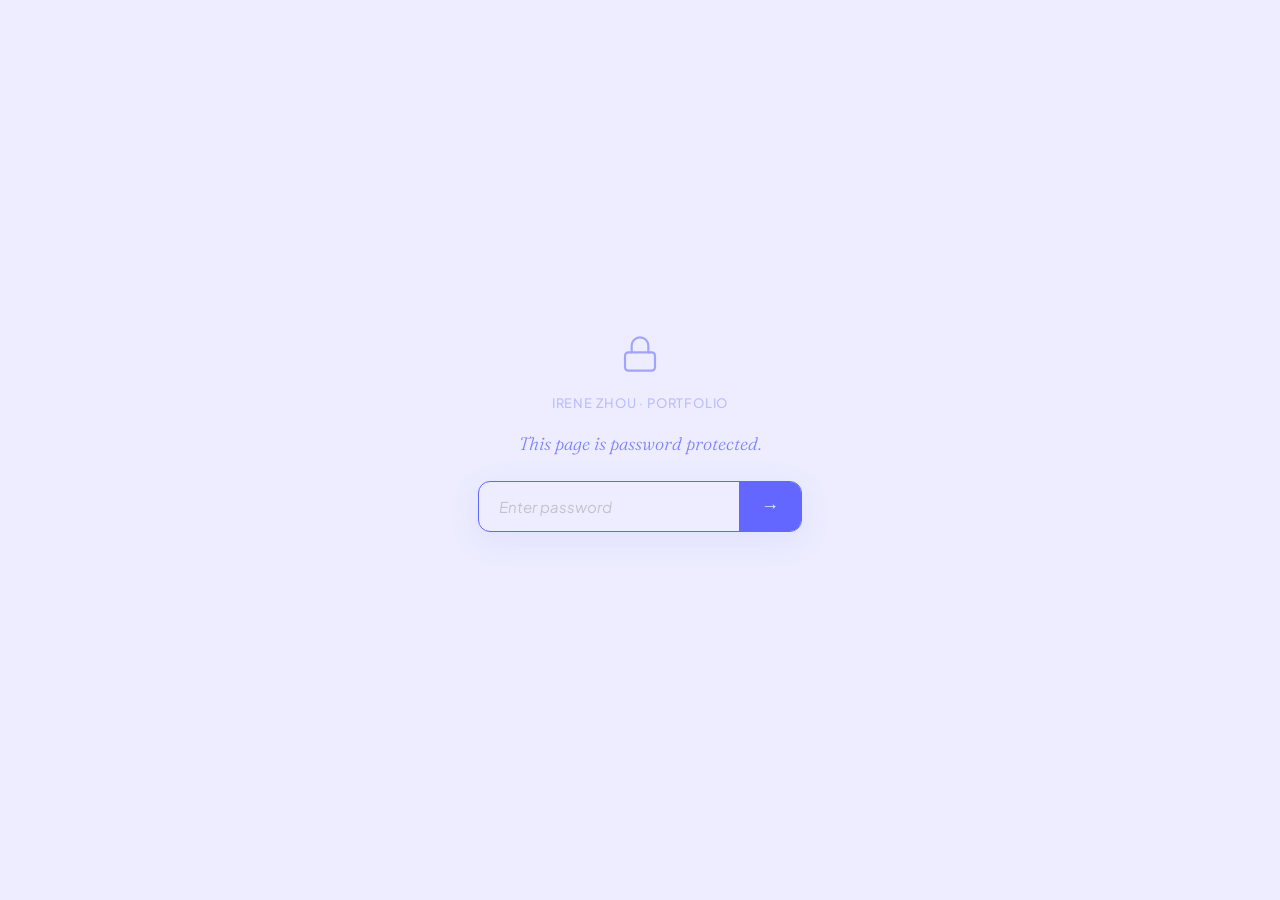
==== contact/index.html @ 3bba9626 "Updated based on Joe's suggestions" ====
<!DOCTYPE html>
<html lang="en">
<head>
    <meta charset="UTF-8">
    <meta name="viewport" content="width=device-width, initial-scale=1.0">
    <title>Contact / Irene Zhou</title>
    <meta name="description" content="Get in touch with Irene Zhou, Senior UX/UI Designer.">
    <meta property="og:type" content="website">
    <meta property="og:title" content="Contact / Irene Zhou">
    <meta property="og:description" content="Get in touch with Irene Zhou, Senior UX/UI Designer.">
    <meta name="twitter:card" content="summary">
    <meta name="twitter:title" content="Contact / Irene Zhou">
    <meta name="twitter:description" content="Get in touch with Irene Zhou, Senior UX/UI Designer.">
    <link rel="preconnect" href="https://fonts.googleapis.com">
    <link rel="preconnect" href="https://fonts.gstatic.com" crossorigin>
    <link href="https://fonts.googleapis.com/css2?family=Fraunces:ital,opsz,wght@0,9..144,400;1,9..144,200;1,9..144,300;1,9..144,400;1,9..144,500;1,9..144,600&family=Plus+Jakarta+Sans:ital,wght@0,300;0,400;0,500;0,600;0,700;1,400&family=Inter:wght@500;600&display=swap" rel="stylesheet">

    <link rel="stylesheet" href="../shared.css">
</head>
<body>

<!-- -- PASSWORD GATE ------------------------------------ -->
<div id="pw-gate">
    <div id="pw-box">
        <svg class="pw-lock-icon" viewBox="0 0 24 24" fill="none" stroke="currentColor" stroke-width="1.3" stroke-linecap="round" stroke-linejoin="round"><rect x="3" y="11" width="18" height="11" rx="2"/><path d="M7 11V7a5 5 0 0 1 10 0v4"/></svg>
        <p id="pw-name">Irene Zhou &middot; Portfolio</p>
        <p id="pw-label">This page is password protected.</p>
        <form id="pw-form" autocomplete="off">
            <input id="pw-input" type="password" placeholder="Enter password" autocomplete="current-password" autofocus>
            <button type="submit">&#x2192;</button>
        </form>
        <p id="pw-error"></p>
    </div>
</div>

<div class="scroll-progress"></div>
<div class="cursor-dot"></div>
<div class="cursor-ring"></div>

<!-- -- NAV -------------------------------------------- -->
<nav id="nav">
    <a href="../index.html" class="nav-name">Irene Zhou</a>
    <ul class="nav-links" id="navLinks">
        <li><a href="../index.html#about">About</a></li>
        <li class="has-dropdown" id="workDropdown">
            <button class="work-trigger" aria-haspopup="true" aria-expanded="false" aria-controls="workMenu">
                Work
                <svg viewBox="0 0 10 6" fill="none" xmlns="http://www.w3.org/2000/svg" aria-hidden="true">
                    <path d="M1 1l4 4 4-4" stroke="currentColor" stroke-width="1.5" stroke-linecap="round" stroke-linejoin="round"/>
                </svg>
            </button>
            <ul class="nav-dropdown" id="workMenu" role="menu">
                <li role="none"><span class="drop-label">Professional Work</span></li>
                <li role="none"><a href="../osteoarthritis-care-plan/index.html" role="menuitem" tabindex="-1"><span class="drop-num">01</span><span class="drop-title">Osteoarthritis Care Plan</span></a></li>
                <li role="none"><a href="../cuttlefish-design-library/index.html" role="menuitem" tabindex="-1"><span class="drop-num">02</span><span class="drop-title">Cuttlefish Design Library</span></a></li>
                <li role="none"><a href="../medication-recommender-cost-analysis/index.html" role="menuitem" tabindex="-1"><span class="drop-num">03</span><span class="drop-title">Medication Recommender Cost Analysis</span></a></li>
                <li class="nav-dropdown-divider" role="none"></li>
                <li role="none"><span class="drop-label">Personal Projects</span></li>
                <li role="none"><a href="../wake-county-spca/index.html" role="menuitem" tabindex="-1"><span class="drop-num">01</span><span class="drop-title">Wake County SPCA</span></a></li>
                <li class="nav-dropdown-divider" role="none"></li>
                <li role="none"><span class="drop-label">Illustrations</span></li>
                <li role="none"><a href="../illustrations/index.html" role="menuitem" tabindex="-1"><span class="drop-num">01</span><span class="drop-title">Gallery</span></a></li>
            </ul>
        </li>
        <li><a href="../contact/index.html">Contact</a></li>
    </ul>
    <div class="burger" id="burger"><span></span><span></span><span></span></div>
</nav>
<div id="page-scroll">


<!-- -- HERO ------------------------------------------- -->
<section id="hero" style="padding-bottom:16px;">
    <a href="../index.html" class="back-home reveal-left">&larr; Back to home</a>
    <div class="project-eyebrow reveal-left d1">Get In Touch</div>
    <h1 class="project-title">Contact</h1>
    <p class="project-subtitle" style="margin-bottom:0;">Let's create something great.</p>
</section>

<!-- -- CONTACT ---------------------------------------- -->
<section id="contact" style="border-top:none; padding-top:0;">
    <div class="contact-links reveal">
        <a href="mailto:irenezhou1997@gmail.com" class="contact-btn">
            <svg width="16" height="16" viewBox="0 0 24 24" fill="none" stroke="currentColor" stroke-width="1.5" stroke-linecap="round" stroke-linejoin="round">
                <rect x="2" y="4" width="20" height="16" rx="2"/>
                <path d="M2 6l10 7 10-7"/>
            </svg>
            Email
        </a>
        <a href="https://www.linkedin.com/in/irene-zhou-4294b5128/" target="_blank" rel="noopener" class="contact-btn">
            <svg width="16" height="16" viewBox="0 0 24 24" fill="currentColor">
                <path d="M19 0h-14c-2.76 0-5 2.24-5 5v14c0 2.76 2.24 5 5 5h14c2.76 0 5-2.24 5-5v-14c0-2.76-2.24-5-5-5zM8 19h-3v-9h3v9zM6.5 8.25c-.97 0-1.75-.79-1.75-1.75s.78-1.75 1.75-1.75 1.75.79 1.75 1.75-.78 1.75-1.75 1.75zM20 19h-3v-4.5c0-1.07-.02-2.45-1.49-2.45-1.5 0-1.73 1.17-1.73 2.37v4.58h-3v-9h2.88v1.23h.04c.4-.76 1.38-1.56 2.84-1.56 3.04 0 3.6 2 3.6 4.59v4.74z"/>
            </svg>
            LinkedIn
        </a>
    </div>

    <div class="footer-bar">
        <span class="footer-name">Irene Zhou</span>
        <span class="footer-copy">&copy; 2026 &middot; All Rights Reserved</span>
        <div class="socials">
            <a href="mailto:irenezhou1997@gmail.com" class="soc">irenezhou1997@gmail.com</a>
            <a href="https://www.linkedin.com/in/irene-zhou-4294b5128/" target="_blank" rel="noopener" class="soc">LinkedIn</a>
        </div>
    </div>
</section>

</div>

<script src="../case-study.js"></script>
</body>
</html>
---- shared.css ----
*, *::before, *::after {
    margin: 0;
    padding: 0;
    box-sizing: border-box;
}

:root {
    --bg:       #EDEDFF;
    --ink:      #6367ff;
    --ink-dim:  rgba(99,103,255,.55);
    --ink-faint:rgba(99,103,255,.18);
    --ink-body: #4c4fdb;
    --border:   1px solid #6367ff;
    --ff-sans:  'Plus Jakarta Sans', sans-serif;
    --ff-mono:  'Fraunces', serif;
    --ff-title: 'Inter', sans-serif;
}

html, body {
    height: 100%;
    overflow: hidden;
}

body {
    background: var(--bg);
    color: var(--ink);
    font-family: var(--ff-sans);
    font-weight: 300;
    line-height: 1.5;
}

a {
    color: inherit;
    text-decoration: none;
}

/* The page's real scroll container. It's inset below the fixed nav bar
   so its native scrollbar only ever spans the area under the nav,
   instead of the default document scrollbar which runs the full
   viewport height and visually cuts through the nav at the top. */
#page-scroll {
    position: fixed;
    top: 88px;
    right: 0;
    bottom: 0;
    left: 0;
    overflow-y: auto;
    overflow-x: hidden;
    scroll-behavior: smooth;
    scrollbar-width: thin;
    scrollbar-color: var(--ink-dim) var(--ink-faint);
}

#page-scroll::-webkit-scrollbar {
    width: 12px;
}
#page-scroll::-webkit-scrollbar-track {
    background: var(--ink-faint);
}
#page-scroll::-webkit-scrollbar-thumb {
    background: var(--ink-dim);
    border-radius: 8px;
    border: 3px solid var(--bg);
    background-clip: padding-box;
}
#page-scroll::-webkit-scrollbar-thumb:hover {
    background: var(--ink);
    background-clip: padding-box;
}

/* ── NAV ──────────────────────────────────── */
nav {
    position: fixed;
    top: 0;
    left: 0;
    right: 0;
    z-index: 100;
    display: flex;
    align-items: center;
    justify-content: space-between;
    padding: 28px clamp(96px, 13vw, 200px);
    background: rgba(237,237,255,.82);
    backdrop-filter: blur(18px);
    -webkit-backdrop-filter: blur(18px);
    box-shadow: 0 1px 0 rgba(99,103,255,.14),
                0 4px 32px rgba(99,103,255,.07);
}

nav { animation: navIn .75s cubic-bezier(.16,1,.3,1) both; }

.nav-name {
    font-family: var(--ff-sans);
    font-size: 15px;
    font-weight: 500;
    letter-spacing: .02em;
}

.nav-links {
    display: flex;
    gap: 56px;
    list-style: none;
    align-items: center;
}

.nav-links > li {
    position: relative;
}

.nav-links a {
    font-family: var(--ff-mono);
    font-style: italic;
    font-size: 15px;
    opacity: .85;
    transition: opacity .2s;
}

.nav-links a:hover {
    opacity: 1;
}

.work-trigger {
    background: none;
    border: none;
    padding: 0;
    font-family: var(--ff-mono);
    font-style: italic;
    font-size: 15px;
    color: var(--ink);
    opacity: .85;
    cursor: pointer;
    display: flex;
    align-items: center;
    gap: 5px;
    transition: opacity .2s;
}

.work-trigger:hover,
.has-dropdown.open .work-trigger {
    opacity: 1;
}

.work-trigger svg {
    width: 9px;
    height: 9px;
    transition: transform .35s cubic-bezier(.16,1,.3,1);
}

.has-dropdown.open .work-trigger svg {
    transform: rotate(180deg);
}

.has-dropdown::after {
    content: '';
    position: absolute;
    top: 100%;
    left: -16px;
    right: -16px;
    height: 20px;
}

.nav-dropdown {
    position: absolute;
    top: calc(100% + 14px);
    right: 0;
    background: var(--bg);
    border: var(--border);
    border-radius: 16px;
    padding: 6px;
    min-width: 240px;
    width: 320px;
    white-space: nowrap;
    list-style: none;
    display: flex;
    flex-direction: column;
    gap: 1px;
    opacity: 0;
    pointer-events: none;
    transform: translateY(-10px) scale(.97);
    transform-origin: top right;
    transition: opacity .3s cubic-bezier(.16,1,.3,1),
                transform .3s cubic-bezier(.16,1,.3,1);
    z-index: 200;
    box-shadow: 0 8px 32px rgba(99,103,255,.1);
}

.has-dropdown.open .nav-dropdown {
    opacity: 1;
    pointer-events: auto;
    transform: translateY(0) scale(1);
}

.nav-dropdown li a {
    display: flex;
    align-items: center;
    gap: 10px;
    font-family: var(--ff-mono);
    font-style: italic;
    font-size: 13px;
    padding: 10px 14px;
    border-radius: 6px;
    color: var(--ink);
    transition: background .18s, padding-left .25s cubic-bezier(.16,1,.3,1);
    outline: none;
}

.nav-dropdown li a:hover,
.nav-dropdown li a:focus {
    background: rgba(99,103,255,.08);
    padding-left: 20px;
}

.drop-num {
    font-size: 10px;
    opacity: .35;
    flex-shrink: 0;
}

.drop-title {
    flex: 1;
}

.nav-dropdown-divider {
    height: 1px;
    background: var(--ink-faint);
    margin: 4px 2px;
}

.drop-label {
    font-family: var(--ff-sans);
    font-style: normal;
    font-weight: 500;
    font-size: 11px;
    opacity: .55;
    letter-spacing: .08em;
    text-transform: uppercase;
    padding: 10px 14px 2px;
    display: block;
}

.drop-viewall {
    font-size: 12px !important;
    justify-content: center !important;
    opacity: .45 !important;
}

.drop-viewall:hover,
.drop-viewall:focus {
    opacity: .9 !important;
    padding-left: 14px !important;
}

.burger {
    display: none;
    flex-direction: column;
    gap: 5px;
    cursor: pointer;
}

.burger span {
    display: block;
    width: 22px;
    height: 1.5px;
    background: var(--ink);
    transition: .25s;
}

.scroll-progress {
    position: fixed;
    top: 0;
    left: 0;
    right: 0;
    height: 2px;
    background: var(--ink);
    z-index: 500;
    transform: scaleX(0);
    transform-origin: left;
}

@media (hover: hover) and (pointer: fine) {
    body {
        cursor: none;
    }
}

.cursor-dot {
    position: fixed;
    top: -40px;
    left: -40px;
    width: 8px;
    height: 8px;
    background: var(--ink);
    border-radius: 50%;
    pointer-events: none;
    z-index: 9999;
    transform: translate(-50%, -50%);
    mix-blend-mode: multiply;
}

.cursor-ring {
    position: fixed;
    top: -60px;
    left: -60px;
    width: 40px;
    height: 40px;
    border: 1.5px solid var(--ink);
    border-radius: 50%;
    pointer-events: none;
    z-index: 9998;
    transform: translate(-50%, -50%);
    opacity: .38;
    transition: width .5s cubic-bezier(.16,1,.3,1),
                height .5s cubic-bezier(.16,1,.3,1),
                opacity .3s;
}

.cursor-ring.grow {
    width: 66px;
    height: 66px;
    opacity: .6;
}

@media (hover: none) {
    .cursor-dot,
    .cursor-ring {
        display: none;
    }
}

.back-home {
    display: inline-flex;
    align-items: center;
    gap: 6px;
    font-family: var(--ff-mono);
    font-style: italic;
    font-size: 13px;
    opacity: .45;
    margin-bottom: 36px;
    transition: opacity .2s, gap .25s cubic-bezier(.16,1,.3,1);
}

.back-home:hover {
    opacity: 1;
    gap: 10px;
}

.project-eyebrow {
    display: block;
    width: fit-content;
    font-family: var(--ff-mono);
    font-style: italic;
    font-size: 12px;
    text-transform: uppercase;
    letter-spacing: .08em;
    border: var(--border);
    border-radius: 0;
    padding: 16px;
    opacity: .65;
    margin-bottom: 28px;
}

.project-title {
    font-family: var(--ff-title);
    font-size: clamp(48px, 7vw, 100px);
    font-weight: 600;
    line-height: 1.08;
    letter-spacing: -.03em;
    margin-bottom: 12px;
    max-width: 900px;
}

.project-subtitle {
    font-family: var(--ff-mono);
    font-style: italic;
    font-weight: 200;
    font-size: clamp(16px, 2vw, 24px);
    opacity: 1;
    margin-bottom: 48px;
}

.project-meta {
    display: grid;
    grid-template-columns: repeat(4, 1fr);
    gap: 1px;
    background: var(--ink-faint);
    border: var(--border);
    border-radius: 16px;
    overflow: hidden;
    max-width: 900px;
}

.meta-cell {
    background: var(--bg);
    padding: 20px 24px;
}

.meta-label {
    font-family: var(--ff-mono);
    font-style: italic;
    font-weight: 500;
    font-size: 11px;
    opacity: 1;
    letter-spacing: .08em;
    text-transform: uppercase;
    margin-bottom: 6px;
}

.meta-value {
    font-size: 15px;
    font-weight: 600;
    line-height: 1.4;
}

.section-wrap {
    padding: 80px clamp(96px, 13vw, 200px);
    border-bottom: var(--border);
}

.section-eyebrow {
    font-family: var(--ff-mono);
    font-style: italic;
    font-size: 13px;
    opacity: .5;
    letter-spacing: .1em;
    text-transform: uppercase;
    margin-bottom: 20px;
}

.section-heading {
    font-family: var(--ff-title);
    font-size: clamp(28px, 3.5vw, 56px);
    font-weight: 500;
    letter-spacing: -.02em;
    line-height: 1.1;
    margin-bottom: 32px;
}

.body-text {
    font-size: 17px;
    font-weight: 300;
    line-height: 1.75;
    color: var(--ink-body);
    max-width: 720px;
}

.body-text p + p {
    margin-top: 16px;
}

.reveal {
    opacity: 0;
    transform: translateY(36px);
    transition: opacity .9s cubic-bezier(.16,1,.3,1),
                transform .9s cubic-bezier(.16,1,.3,1);
}

.reveal.vis {
    opacity: 1;
    transform: none;
}

.reveal-left {
    opacity: 0;
    transform: translateX(-32px);
    transition: opacity .75s cubic-bezier(.16,1,.3,1),
                transform .75s cubic-bezier(.16,1,.3,1);
}

.reveal-left.vis {
    opacity: 1;
    transform: none;
}

.reveal-scale {
    opacity: 0;
    transform: scale(.9);
    transition: opacity .9s cubic-bezier(.16,1,.3,1),
                transform .9s cubic-bezier(.16,1,.3,1);
}

.reveal-scale.vis {
    opacity: 1;
    transform: scale(1);
}

.d1 { transition-delay: .08s !important; }
.d2 { transition-delay: .16s !important; }
.d3 { transition-delay: .24s !important; }

.word-wrap {
    display: block;
    overflow: hidden;
    line-height: 1.1;
}

.word-inner {
    display: block;
    opacity: 0;
    transform: translateY(108%);
    animation: wordSlide .95s cubic-bezier(.16,1,.3,1) forwards;
}

@keyframes wordSlide {
    to { transform: translateY(0); opacity: 1; }
}

@keyframes navIn {
    from {
        transform: translateY(-16px);
        opacity: 0;
    }
    to {
        transform: none;
        opacity: 1;
    }
}

.case-nav {
    padding: clamp(96px, 13vw, 200px);
    display: flex;
    justify-content: space-between;
    align-items: center;
    flex-wrap: wrap;
    gap: 20px;
}

.case-nav-btn {
    font-family: var(--ff-mono);
    font-style: italic;
    font-size: 14px;
    opacity: .6;
    border: var(--border);
    border-radius: 100px;
    padding: 10px 24px;
    transition: opacity .2s, background .2s;
    display: flex;
    align-items: center;
    gap: 8px;
}

.case-nav-btn:hover {
    opacity: 1;
    background: var(--ink);
    color: var(--bg);
}

.case-nav-center {
    font-family: var(--ff-sans);
    font-size: 13px;
    opacity: .4;
}

@media (max-width: 860px) {
    nav,
    #hero,
    .section-wrap,
    .case-nav {
        padding-left: 72px;
        padding-right: 72px;
    }
    #page-scroll {
        top: 83px;
    }
    /* animation-fill-mode:both keeps an (identity) transform active on nav
       forever, and backdrop-filter always creates a containing block —
       both trap the mobile menu's position:fixed overlay inside the
       navbar instead of letting it cover the full viewport. */
    nav {
        animation: none;
        backdrop-filter: none;
        -webkit-backdrop-filter: none;
    }

    .nav-links { display: none; }
    .nav-links.open {
        display: flex; flex-direction: column;
        position: fixed; inset: 0;
        background: var(--bg);
        align-items: flex-start; justify-content: center;
        gap: 32px; z-index: 99;
        padding: 100px 40px 48px;
        box-sizing: border-box;
        overflow-y: auto;
        text-align: left;
    }
    .nav-links.open a { font-size: 24px; }
    .burger { display: flex; z-index: 101; }
    .work-trigger { font-size: 24px; opacity: .6; }
    .nav-dropdown {
        position: static;
        opacity: 1; pointer-events: auto;
        transform: none;
        border: none; padding: 4px 0 0;
        min-width: 0; width: 100%; max-width: 320px;
        white-space: normal;
        gap: 0; box-shadow: none;
        background: transparent;
    }
    .has-dropdown.open .nav-dropdown { transform: none; }
    .nav-dropdown li a {
        font-size: 16px; padding: 6px 0; padding-left: 0 !important;
        white-space: normal; text-align: left;
    }
    .nav-dropdown-divider { display: none; }
    .drop-viewall { display: none; }
}

/* ══════════════════════════════════════════════════════
   CONTACT / FOOTER — shared across all pages
   ══════════════════════════════════════════════════════ */
#contact {
    padding: 80px clamp(96px, 13vw, 200px) 64px;
}

.contact-cta {
    font-family: var(--ff-sans);
    font-size: clamp(36px, 6vw, 88px);
    font-weight: 500;
    line-height: .95;
    letter-spacing: -.03em;
    margin-bottom: 52px;
}

.contact-links {
    display: flex; gap: 20px; flex-wrap: wrap;
}

.contact-btn {
    display: inline-flex; align-items: center; gap: 8px;
    font-family: var(--ff-mono);
    font-style: italic;
    font-size: 16px;
    border: var(--border);
    border-radius: 100px;
    padding: 12px 28px;
    transition: background .2s, color .2s, transform .55s cubic-bezier(.16,1,.3,1);
}
.contact-btn:hover {
    background: var(--ink);
    color: var(--bg);
}

.footer-bar {
    margin-top: 80px;
    padding-top: 24px;
    border-top: var(--border);
    display: flex; justify-content: space-between;
    align-items: center; flex-wrap: wrap; gap: 12px;
}
.footer-name {
    font-size: 13px; font-weight: 500; opacity: .5;
}
.footer-copy {
    font-family: var(--ff-mono);
    font-style: italic;
    font-size: 12px; opacity: .35;
}
.socials { display: flex; gap: 20px; }
.soc {
    font-family: var(--ff-mono);
    font-style: italic;
    font-size: 13px; opacity: .5;
    transition: opacity .2s;
}
.soc:hover { opacity: 1; }

@media (max-width: 860px) {
    #contact { padding: 56px 72px clamp(96px, 13vw, 200px); }
    .footer-bar { flex-direction: column; align-items: flex-start; }
}

/* ══════════════════════════════════════════════════════
   CASE STUDY PAGES — shared across all project pages
   ══════════════════════════════════════════════════════ */

/* ── PASSWORD GATE ───────────────────────────────────── */
#pw-gate {
    position: fixed; inset: 0; z-index: 9999;
    background: var(--bg);
    display: flex; align-items: center; justify-content: center;
    transition: opacity .4s ease;
}
#pw-gate.pw-fade { opacity: 0; pointer-events: none; }
#pw-box {
    display: flex; flex-direction: column; align-items: center;
    gap: 16px; text-align: center;
}
#pw-name {
    font-family: var(--ff-sans); font-size: 13px; font-weight: 500;
    letter-spacing: .06em; text-transform: uppercase; opacity: .35;
}
#pw-label {
    font-family: var(--ff-mono); font-style: italic;
    font-size: 18px; opacity: .8;
}
#pw-form {
    display: flex; margin-top: 8px;
    border: var(--border); border-radius: 12px; overflow: hidden;
    box-shadow: 0 8px 32px rgba(99,103,255,.1);
}
#pw-input {
    background: transparent; border: none; outline: none;
    font-family: var(--ff-sans); font-size: 15px; color: var(--ink);
    padding: 14px 20px; width: 260px;
}
#pw-input::placeholder { opacity: .35; font-style: italic; }
#pw-form button {
    background: var(--ink); color: var(--bg); border: none;
    padding: 14px 22px; font-size: 18px; cursor: pointer;
    transition: opacity .2s; flex-shrink: 0;
}
#pw-form button:hover { opacity: .75; }
#pw-error {
    font-family: var(--ff-sans); font-size: 13px;
    opacity: .5; min-height: 18px;
}
@keyframes pw-shake {
    0%,100% { transform: translateX(0); }
    20%,60%  { transform: translateX(-7px); }
    40%,80%  { transform: translateX(7px); }
}
.pw-shake { animation: pw-shake .4s ease; }

/* ── SCROLL INDICATOR ───────────────────────────────── */
#scroll-col {
    position: fixed;
    left: 0; top: 0;
    width: 32px;
    height: 100vh;
    z-index: 90;
    display: flex;
    align-items: center;
    justify-content: center;
    pointer-events: none;
}
#scroll-rail {
    position: relative;
    width: 0;
    height: 42vh;
}
.scroll-tick {
    position: absolute;
    left: 50%;
    transform: translate(-50%, -50%);
    width: 5px;
    height: 5px;
    border-radius: 50%;
    background: var(--ink);
    opacity: .22;
    pointer-events: auto;
    cursor: pointer;
    transition: opacity .2s ease, transform .25s cubic-bezier(.16,1,.3,1);
}
.scroll-tick:hover,
.scroll-tick.st-active {
    opacity: 1;
    transform: translate(-50%, -50%) scale(1.6);
}
.scroll-tick-label {
    position: absolute;
    left: 14px;
    top: 50%;
    transform: translateY(-50%);
    font-family: var(--ff-mono); font-style: italic;
    font-size: 9px;
    color: var(--ink);
    white-space: nowrap;
    background: var(--bg);
    border: var(--border);
    padding: 2px 7px;
    border-radius: 14px;
    opacity: .75;
    pointer-events: none;
    transition: opacity .2s ease;
}
.scroll-tick:hover .scroll-tick-label {
    opacity: 1;
}
.scroll-tick.st-active .scroll-tick-label {
    opacity: .95;
    font-weight: 700;
}
@media (max-width: 1100px) { #scroll-col { display: none; } }

/* ── LOCK ICON ───────────────────────────────────────── */
#page-lock {
    position: fixed;
    bottom: 32px;
    right: 36px;
    z-index: 89;
    width: 32px;
    height: 32px;
    display: flex;
    align-items: center;
    justify-content: center;
    opacity: .22;
    transition: opacity .25s ease;
    cursor: default;
}
#page-lock:hover { opacity: .55; }
#page-lock svg {
    width: 16px;
    height: 16px;
    stroke: var(--ink);
}
.pw-lock-icon {
    width: 40px;
    height: 40px;
    stroke: var(--ink);
    opacity: .55;
    margin-bottom: 4px;
}

/* ── CASE STUDY HERO ─────────────────────────────────── */
#hero {
    padding-top: 160px;
    padding-bottom: 64px;
}
@media (min-width: 861px) {
    #hero { padding-left: clamp(96px, 13vw, 200px); padding-right: clamp(96px, 13vw, 200px); }
}

/* ── OVERVIEW GRID ────────────────────────────────────── */
.overview-grid {
    display: grid;
    grid-template-columns: 1fr 1fr;
    gap: 64px;
    align-items: start;
}
.overview-points {
    display: flex; flex-direction: column; gap: 20px;
    margin-top: 8px;
}
.point { display: flex; gap: 16px; align-items: start; }
.point-num {
    font-family: var(--ff-mono); font-style: italic;
    font-size: 12px; opacity: .6;
    padding-top: 3px; flex-shrink: 0;
}
.point-text { font-size: 15px; font-weight: 400; line-height: 1.6; color: var(--ink-body); }

/* ── PROCESS STEPS ────────────────────────────────────── */
.process-steps {
    display: grid;
    grid-template-columns: repeat(4, 1fr);
    gap: 1px;
    background: var(--ink-faint);
    border: var(--border);
    border-radius: 16px;
    overflow: hidden;
    margin-top: 40px;
}
.process-step { background: var(--bg); padding: 28px 24px; }
.step-num {
    font-family: var(--ff-mono); font-style: italic;
    font-size: 11px; opacity: .6; margin-bottom: 10px;
}
.step-name { font-size: 16px; font-weight: 700; margin-bottom: 8px; }
.step-items { list-style: none; display: flex; flex-direction: column; gap: 4px; }
.step-items li {
    font-family: var(--ff-mono); font-style: italic;
    font-size: 12px; opacity: .6;
}
.step-items li::before { content: '· '; opacity: .5; }

/* ── FINDINGS / TRADE-OFFS ────────────────────────────── */
.findings-grid {
    display: grid;
    grid-template-columns: repeat(auto-fit, minmax(280px, 1fr));
    gap: 24px;
    margin-top: 40px;
}
.finding-card {
    background: rgba(99,103,255,.05);
    border: 1px solid rgba(99,103,255,.12);
    border-radius: 16px;
    padding: 32px 28px;
}
.finding-num {
    font-family: var(--ff-mono);
    font-style: italic;
    font-size: 13px;
    color: var(--ink);
    opacity: .6;
    margin-bottom: 14px;
}
.finding-title {
    font-family: var(--ff-sans);
    font-size: 15px;
    font-weight: 700;
    color: var(--ink);
    margin: 0 0 10px;
    line-height: 1.35;
}
.finding-body {
    font-family: var(--ff-sans);
    font-size: 13.5px;
    line-height: 1.7;
    color: var(--ink-body);
    margin: 0;
}

/* ── DESIGN ARTIFACTS ─────────────────────────────────── */
.artifact-card {
    background: rgba(99,103,255,.05);
    border: 1px solid rgba(99,103,255,.12);
    border-radius: 16px;
    padding: 36px;
    margin-top: 32px;
    overflow-x: auto;
}
.artifact-name {
    font-family: var(--ff-mono);
    font-style: italic;
    font-size: 13px;
    opacity: .5;
    margin-bottom: 32px;
    text-align: center;
}

/* ── STATUS BADGE ─────────────────────────────────────── */
.status-badge {
    display: inline-flex; align-items: center; gap: 8px;
    border: var(--border); border-radius: 100px;
    padding: 8px 20px; font-size: 13px; font-weight: 500;
    margin-top: 24px;
}
.status-dot {
    width: 7px; height: 7px; border-radius: 50%;
    background: var(--ink); opacity: .6;
    animation: pulse 2s ease-in-out infinite;
}
@keyframes pulse {
    0%, 100% { opacity: .6; transform: scale(1); }
    50% { opacity: 1; transform: scale(1.3); }
}

/* ── CHALLENGE LIST ───────────────────────────────────── */
.challenge-list {
    display: flex; flex-direction: column; gap: 0;
    border: var(--border); border-radius: 16px; overflow: hidden;
    margin-top: 40px;
}
.challenge-item {
    display: flex; gap: 24px; align-items: start;
    padding: 20px 28px;
    border-bottom: var(--border);
    background: var(--bg);
}
.challenge-item:last-child { border-bottom: none; }
.challenge-num {
    font-family: var(--ff-mono); font-style: italic;
    font-size: 11px; opacity: .6; flex-shrink: 0; padding-top: 3px;
}
.challenge-text { font-size: 15px; font-weight: 400; line-height: 1.65; color: var(--ink-body); }

@media (max-width: 860px) {
    #hero { padding-top: 110px; }
    .project-meta { grid-template-columns: 1fr 1fr; }
    .overview-grid { grid-template-columns: 1fr; }
    .process-steps { grid-template-columns: 1fr 1fr; }
}

/* ── FEATURE CARDS ─────────────────────────────────────── */
.feature-grid {
    display: grid;
    grid-template-columns: repeat(3, 1fr);
    gap: 1px;
    background: var(--ink-faint);
    border: var(--border);
    border-radius: 16px; overflow: hidden;
    margin-top: 40px;
}
.feature-card { background: var(--bg); padding: 32px 28px; }
.feature-num {
    font-family: var(--ff-mono); font-style: italic;
    font-size: 11px; opacity: .6; margin-bottom: 12px;
}
.feature-title { font-size: 17px; font-weight: 600; margin-bottom: 12px; line-height: 1.3; }
.feature-desc { font-size: 14px; font-weight: 300; line-height: 1.7; color: var(--ink-body); }

/* ── WIREFRAME / PRODUCT SCREENSHOTS ──────────────────── */
.wireframe-img-wrap {
    border-radius: 16px;
    overflow: hidden;
    border: var(--border);
    margin-top: 40px;
}
.wireframe-img-wrap img {
    width: 100%;
    display: block;
}

/* ── IMAGE ZOOM MODAL ──────────────────────────────────── */
.wireframe-img-wrap img,
.artifact-shot img {
    cursor: zoom-in;
    transition: transform .3s cubic-bezier(.16,1,.3,1), box-shadow .3s cubic-bezier(.16,1,.3,1);
}
.wireframe-img-wrap img:hover,
.artifact-shot img:hover {
    transform: scale(1.015);
}
.img-zoom-modal {
    position: fixed; inset: 0; z-index: 9999;
    display: flex; align-items: center; justify-content: center;
    background: rgba(20,18,30,.9);
    opacity: 0; visibility: hidden;
    transition: opacity .3s ease, visibility .3s ease;
    padding: 64px;
}
.img-zoom-modal.open { opacity: 1; visibility: visible; }
.img-zoom-stage {
    max-width: 900px;
    width: 100%;
    display: flex;
    flex-direction: column;
    align-items: center;
    max-height: 100%;
}
.img-zoom-frame {
    width: 100%;
    flex: 1;
    min-height: 0;
    display: flex; align-items: center; justify-content: center;
    overflow: hidden;
}
.img-zoom-frame img {
    max-width: 100%; max-height: 78vh;
    border-radius: 12px;
    box-shadow: 0 24px 64px rgba(0,0,0,.4);
    display: block;
    cursor: zoom-in;
    touch-action: none;
    transition: transform .25s cubic-bezier(.16,1,.3,1);
}
.img-zoom-frame img.zoomed { cursor: grab; }
.img-zoom-frame img.zoomed:active { cursor: grabbing; }
.img-zoom-caption {
    max-width: 640px;
    margin-top: 24px;
    text-align: center;
}
.img-zoom-title {
    font-family: var(--ff-sans);
    font-size: 16px; font-weight: 700;
    color: #fff;
    margin-bottom: 8px;
}
.img-zoom-desc {
    font-family: var(--ff-mono);
    font-size: 13px; line-height: 1.6;
    color: #fff; opacity: .75;
}
.img-zoom-close {
    position: fixed;
    top: 28px; right: 32px;
    background: rgba(255,255,255,.08);
    border: 1px solid rgba(255,255,255,.18);
    color: #fff;
    width: 44px; height: 44px;
    border-radius: 50%;
    display: flex; align-items: center; justify-content: center;
    cursor: pointer;
    opacity: .75;
    transition: background .2s, opacity .2s;
}
.img-zoom-close:hover { opacity: 1; background: rgba(255,255,255,.16); }
.img-zoom-close svg { width: 18px; height: 18px; }
.img-zoom-controls {
    position: fixed;
    bottom: 28px; left: 32px;
    display: flex; gap: 10px;
}
.img-zoom-btn {
    background: rgba(255,255,255,.08);
    border: 1px solid rgba(255,255,255,.18);
    color: #fff;
    width: 40px; height: 40px;
    border-radius: 50%;
    display: flex; align-items: center; justify-content: center;
    cursor: pointer;
    opacity: .75;
    transition: background .2s, opacity .2s;
}
.img-zoom-btn:hover { opacity: 1; background: rgba(255,255,255,.16); }
.img-zoom-btn svg { width: 17px; height: 17px; }
@media (max-width: 640px) {
    .img-zoom-modal { padding: 24px; }
    .img-zoom-close { top: 14px; right: 14px; }
    .img-zoom-controls { bottom: 16px; left: 16px; }
}

/* ── SITEMAP DIAGRAM ──────────────────────────────────── */
.sitemap {
    display: flex;
    flex-direction: column;
    align-items: center;
    min-width: 800px;
    user-select: none;
}
.sm-root-node {
    background: var(--ink);
    color: #fff;
    font-family: var(--ff-sans);
    font-size: 13px;
    font-weight: 700;
    padding: 10px 28px;
    border-radius: 10px;
}
.sm-trunk { width: 2px; height: 28px; background: rgba(99,103,255,.3); }
.sm-branches {
    display: flex;
    width: 100%;
    position: relative;
    justify-content: space-between;
}
.sm-branches::before {
    content: '';
    position: absolute;
    top: 0;
    left: 9%;
    right: 9%;
    height: 2px;
    background: rgba(99,103,255,.3);
}
.sm-branch {
    flex: 1;
    display: flex;
    flex-direction: column;
    align-items: center;
    padding: 0 8px;
    position: relative;
}
.sm-branch::before {
    content: '';
    position: absolute;
    top: 0; left: 50%;
    transform: translateX(-50%);
    width: 2px; height: 28px;
    background: rgba(99,103,255,.3);
}
.sm-cat-node {
    margin-top: 28px;
    background: var(--ink);
    color: #fff;
    font-family: var(--ff-sans);
    font-size: 12px; font-weight: 600;
    padding: 9px 14px;
    border-radius: 10px;
    text-align: center;
    width: 100%;
    position: relative;
}
.sm-cat-node::after {
    content: '';
    position: absolute;
    bottom: -16px; left: 50%;
    transform: translateX(-50%);
    width: 2px; height: 16px;
    background: rgba(99,103,255,.3);
}
.sm-pages {
    margin-top: 16px;
    display: flex;
    flex-direction: column;
    gap: 7px;
    width: 100%;
}
.sm-page-node {
    background: var(--bg);
    border: 1.5px solid rgba(99,103,255,.22);
    color: var(--ink);
    font-family: var(--ff-sans);
    font-size: 11px; font-weight: 500;
    padding: 7px 10px;
    border-radius: 8px;
    text-align: center;
    line-height: 1.4;
}

/* ── PERSONA IMAGES ────────────────────────────────────── */
.persona-images {
    display: flex;
    flex-direction: column;
    gap: 24px;
    margin-top: 40px;
}

/* ── NEXT STEPS ────────────────────────────────────────── */
.next-steps {
    margin-top: 40px;
    display: flex;
    flex-direction: column;
    gap: 0;
    border: 1px solid rgba(99,103,255,.12);
    border-radius: 16px;
    overflow: hidden;
}
.next-step-row {
    display: flex;
    gap: 32px;
    align-items: flex-start;
    padding: 24px 32px;
    border-bottom: 1px solid rgba(99,103,255,.1);
}
.next-step-row:last-child { border-bottom: none; }
.next-step-row:nth-child(odd) { background: rgba(99,103,255,.03); }
.next-step-tag {
    flex-shrink: 0;
    width: 140px;
    font-family: var(--ff-sans);
    font-size: 11.5px;
    font-weight: 700;
    letter-spacing: .04em;
    text-transform: uppercase;
    color: var(--ink);
    opacity: .55;
    padding-top: 2px;
}
.next-step-text {
    font-family: var(--ff-sans);
    font-size: 14px;
    line-height: 1.65;
    color: var(--ink);
    opacity: .75;
    margin: 0;
}

/* ── STAGGERED GRID/LIST REVEAL ──────────────────────────
   Cards/items inside these grouped containers fade in one
   after another instead of all at once. */
.feature-grid .feature-card,
.findings-grid .finding-card,
.challenge-list .challenge-item,
.process-steps .process-step {
    opacity: 0;
    transform: translateY(20px);
    transition: opacity .55s cubic-bezier(.16,1,.3,1), transform .55s cubic-bezier(.16,1,.3,1);
}
.feature-grid.vis .feature-card,
.findings-grid.vis .finding-card,
.challenge-list.vis .challenge-item,
.process-steps.vis .process-step {
    opacity: 1;
    transform: none;
}
.feature-grid .feature-card:nth-child(1), .findings-grid .finding-card:nth-child(1), .challenge-list .challenge-item:nth-child(1), .process-steps .process-step:nth-child(1) { transition-delay: 0.04s; }
.feature-grid .feature-card:nth-child(2), .findings-grid .finding-card:nth-child(2), .challenge-list .challenge-item:nth-child(2), .process-steps .process-step:nth-child(2) { transition-delay: 0.1s; }
.feature-grid .feature-card:nth-child(3), .findings-grid .finding-card:nth-child(3), .challenge-list .challenge-item:nth-child(3), .process-steps .process-step:nth-child(3) { transition-delay: 0.16s; }
.feature-grid .feature-card:nth-child(4), .findings-grid .finding-card:nth-child(4), .challenge-list .challenge-item:nth-child(4), .process-steps .process-step:nth-child(4) { transition-delay: 0.22s; }
.feature-grid .feature-card:nth-child(5), .findings-grid .finding-card:nth-child(5), .challenge-list .challenge-item:nth-child(5), .process-steps .process-step:nth-child(5) { transition-delay: 0.28s; }
.feature-grid .feature-card:nth-child(6), .findings-grid .finding-card:nth-child(6), .challenge-list .challenge-item:nth-child(6), .process-steps .process-step:nth-child(6) { transition-delay: 0.34s; }
.feature-grid .feature-card:nth-child(7), .findings-grid .finding-card:nth-child(7), .challenge-list .challenge-item:nth-child(7), .process-steps .process-step:nth-child(7) { transition-delay: 0.4s; }
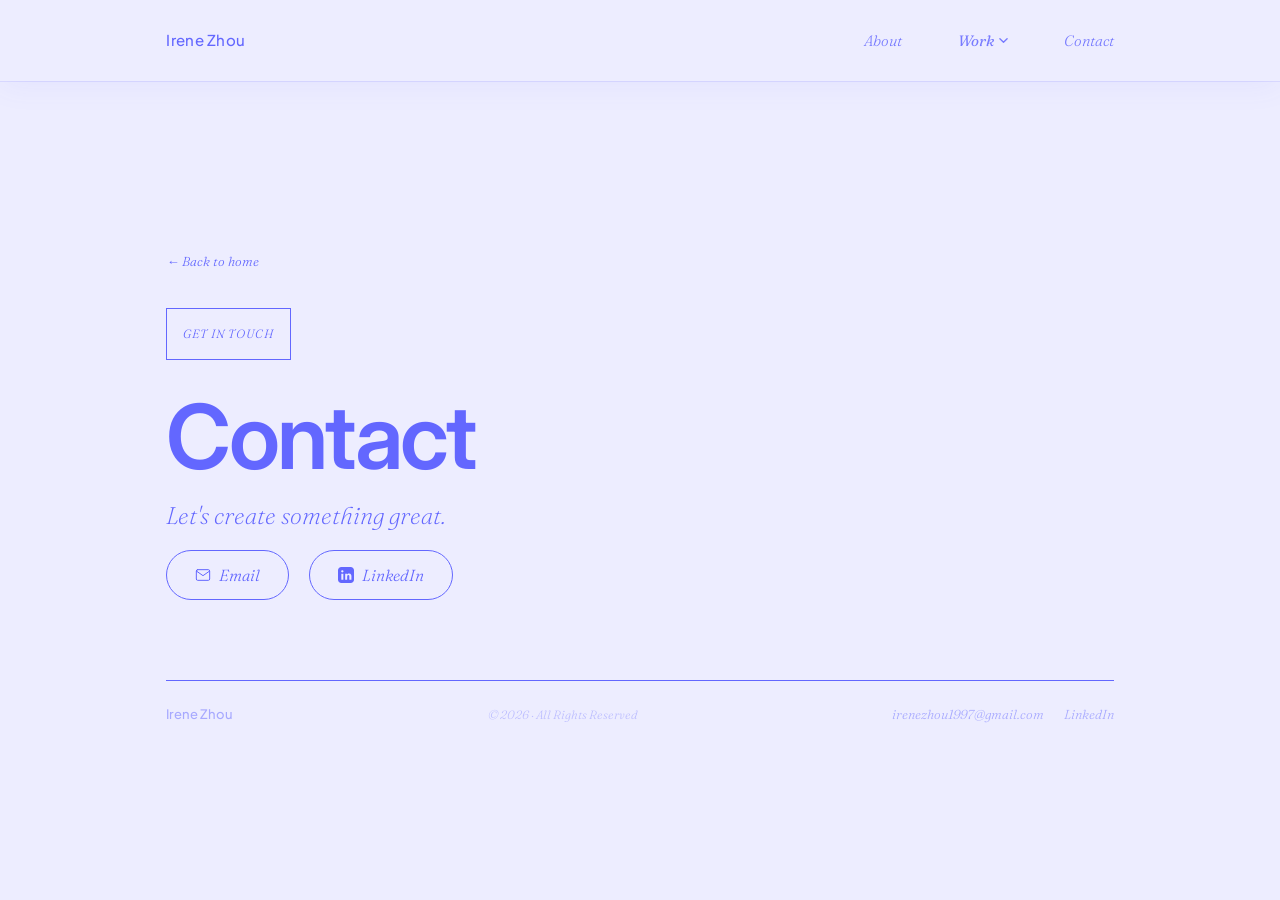
==== commit 0ee205cc: "updated after seeing what the website looks like on my phone" ====
--- a/contact/index.html
+++ b/contact/index.html
@@ -4,6 +4,7 @@
     <meta charset="UTF-8">
     <meta name="viewport" content="width=device-width, initial-scale=1.0">
     <title>Contact / Irene Zhou</title>
+    <link rel="icon" type="image/png" href="../assets/star.png">
     <meta name="description" content="Get in touch with Irene Zhou, Senior UX/UI Designer.">
     <meta property="og:type" content="website">
     <meta property="og:title" content="Contact / Irene Zhou">
@@ -18,20 +19,6 @@
     <link rel="stylesheet" href="../shared.css">
 </head>
 <body>
-
-<!-- -- PASSWORD GATE ------------------------------------ -->
-<div id="pw-gate">
-    <div id="pw-box">
-        <svg class="pw-lock-icon" viewBox="0 0 24 24" fill="none" stroke="currentColor" stroke-width="1.3" stroke-linecap="round" stroke-linejoin="round"><rect x="3" y="11" width="18" height="11" rx="2"/><path d="M7 11V7a5 5 0 0 1 10 0v4"/></svg>
-        <p id="pw-name">Irene Zhou &middot; Portfolio</p>
-        <p id="pw-label">This page is password protected.</p>
-        <form id="pw-form" autocomplete="off">
-            <input id="pw-input" type="password" placeholder="Enter password" autocomplete="current-password" autofocus>
-            <button type="submit">&#x2192;</button>
-        </form>
-        <p id="pw-error"></p>
-    </div>
-</div>
 
 <div class="scroll-progress"></div>
 <div class="cursor-dot"></div>
--- a/shared.css
+++ b/shared.css
@@ -589,13 +589,20 @@
         position: static;
         opacity: 1; pointer-events: auto;
         transform: none;
-        border: none; padding: 4px 0 0;
+        border: none; padding: 0;
         min-width: 0; width: 100%; max-width: 320px;
         white-space: normal;
         gap: 0; box-shadow: none;
         background: transparent;
+        max-height: 0;
+        overflow: hidden;
+        transition: max-height .35s cubic-bezier(.16,1,.3,1);
     }
-    .has-dropdown.open .nav-dropdown { transform: none; }
+    .has-dropdown.open .nav-dropdown {
+        transform: none;
+        max-height: 600px;
+        padding: 4px 0 0;
+    }
     .nav-dropdown li a {
         font-size: 16px; padding: 6px 0; padding-left: 0 !important;
         white-space: normal; text-align: left;
